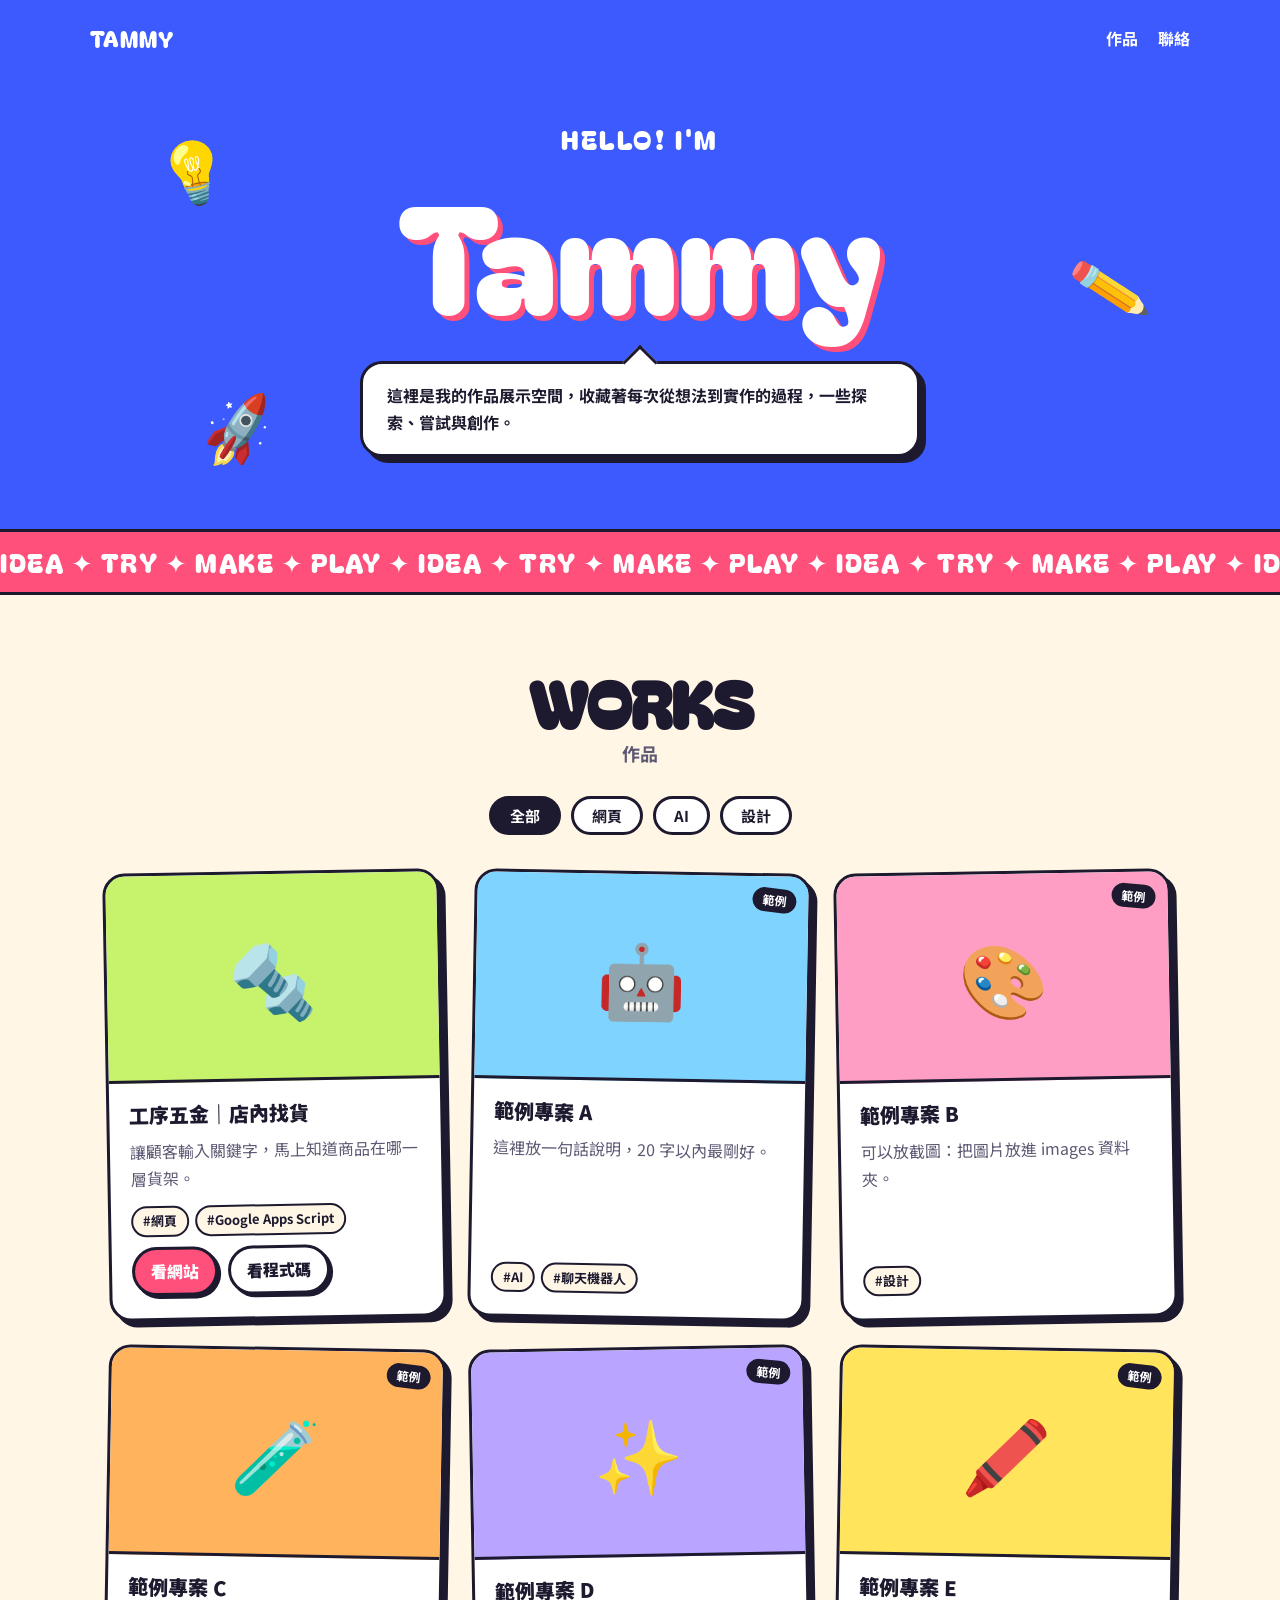
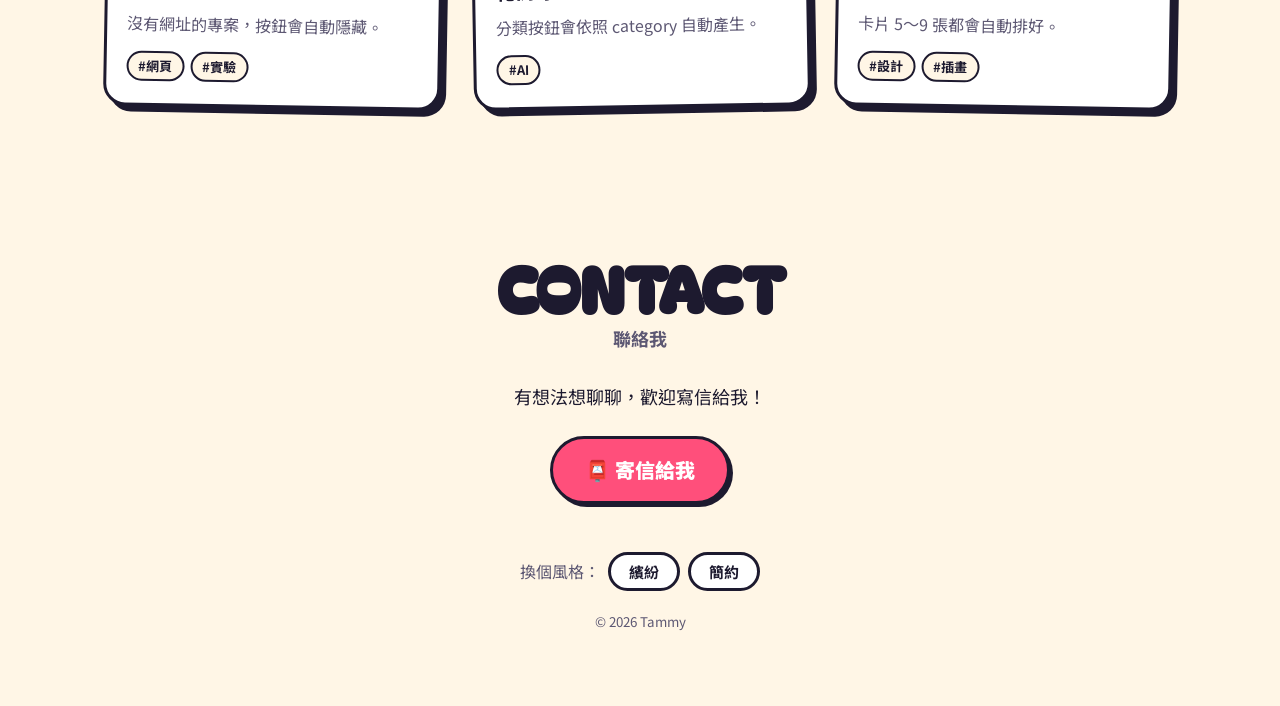
==== index.html @ 5bcb7bdd "Add portfolio site with project cards and theme switcher Co-Authored-By: Claude Opus 5.5 <noreply@an" ====
<!doctype html>
<html lang="zh-Hant" data-theme="pop">
<head>
  <meta charset="utf-8">
  <meta name="viewport" content="width=device-width, initial-scale=1">
  <title>Tammy｜作品集</title>
  <meta name="description" content="Tammy 的作品展示空間，收藏著每次從想法到實作的過程。">
  <link rel="preconnect" href="https://fonts.googleapis.com">
  <link rel="preconnect" href="https://fonts.gstatic.com" crossorigin>
  <link href="https://fonts.googleapis.com/css2?family=Bagel+Fat+One&family=Noto+Sans+TC:wght@400;700;900&display=swap" rel="stylesheet">
  <link rel="stylesheet" href="style.css">
</head>
<body>
  <header class="hero">
    <nav class="nav">
      <a class="logo" href="#">TAMMY</a>
      <div class="nav-links">
        <a href="#works">作品</a>
        <a href="#contact">聯絡</a>
      </div>
    </nav>
    <div class="hero-body">
      <p class="hello">HELLO! I'M</p>
      <h1>Tammy</h1>
      <div class="bubble">這裡是我的作品展示空間，收藏著每次從想法到實作的過程，一些探索、嘗試與創作。</div>
      <span class="sticker s1" aria-hidden="true">💡</span>
      <span class="sticker s2" aria-hidden="true">✏️</span>
      <span class="sticker s3" aria-hidden="true">🚀</span>
    </div>
  </header>

  <div class="marquee" aria-hidden="true">
    <div class="marquee-track">
      <span>IDEA ✦ TRY ✦ MAKE ✦ PLAY ✦&nbsp;</span><span>IDEA ✦ TRY ✦ MAKE ✦ PLAY ✦&nbsp;</span>
      <span>IDEA ✦ TRY ✦ MAKE ✦ PLAY ✦&nbsp;</span><span>IDEA ✦ TRY ✦ MAKE ✦ PLAY ✦&nbsp;</span>
    </div>
  </div>

  <main id="works" class="works">
    <h2 class="section-title"><span>WORKS</span>作品</h2>
    <div class="filters" role="group" aria-label="分類篩選"></div>
    <div class="grid" aria-live="polite"></div>
  </main>

  <footer id="contact" class="contact">
    <h2 class="section-title"><span>CONTACT</span>聯絡我</h2>
    <p>有想法想聊聊，歡迎寫信給我！</p>
    <a class="btn big" id="mail" href="#">📮 寄信給我</a>
    <div class="theme-switch">
      <span>換個風格：</span>
      <button type="button" data-set-theme="pop">繽紛</button>
      <button type="button" data-set-theme="clean">簡約</button>
    </div>
    <small>© <span id="year"></span> Tammy</small>
  </footer>

  <script src="app.js"></script>
</body>
</html>
---- style.css ----
/* ===== 風格設定：想換風格，改這裡的變數就好 ===== */
:root, [data-theme="pop"] {
  --bg: #fff6e6;
  --ink: #1d1a2f;
  --paper: #ffffff;
  --muted: #5d5873;
  --accent: #ff4f7b;
  --hero-bg: #3d5afe;
  --hero-ink: #ffffff;
  --border: 3px solid var(--ink);
  --shadow: 6px 6px 0 var(--ink);
  --radius: 22px;
  --display: "Bagel Fat One", "Noto Sans TC", sans-serif;
  --body: "Noto Sans TC", "Microsoft JhengHei", sans-serif;
  --tilt: 1;
  --c-lime: #c6f36b; --c-sky: #7fd3ff; --c-pink: #ff9ec4;
  --c-orange: #ffb35c; --c-purple: #b9a4ff; --c-yellow: #ffe45c;
}
[data-theme="clean"] {
  --bg: #f7f7f5;
  --ink: #1f1f1f;
  --paper: #ffffff;
  --muted: #6b6b6b;
  --accent: #1f1f1f;
  --hero-bg: #f7f7f5;
  --hero-ink: #1f1f1f;
  --border: 1px solid #e3e3e0;
  --shadow: 0 8px 24px rgba(0, 0, 0, .06);
  --radius: 14px;
  --display: "Noto Sans TC", sans-serif;
  --tilt: 0;
  --c-lime: #eef2e6; --c-sky: #e6eef2; --c-pink: #f2e6ea;
  --c-orange: #f2ece6; --c-purple: #ebe6f2; --c-yellow: #f2f0e6;
}

/* ===== 基本 ===== */
* { box-sizing: border-box; }
html { scroll-behavior: smooth; }
body { margin: 0; background: var(--bg); color: var(--ink); font: 16px/1.7 var(--body); }
a { color: inherit; }
img { max-width: 100%; display: block; }

/* ===== 開頭 ===== */
.hero { background: var(--hero-bg); color: var(--hero-ink); padding: 0 16px 72px; overflow: hidden; }
.nav { max-width: 1100px; margin: 0 auto; display: flex; justify-content: space-between; align-items: center; padding: 20px 0; }
.logo { font-family: var(--display); font-size: 22px; text-decoration: none; letter-spacing: .04em; }
.nav-links { display: flex; gap: 20px; font-weight: 700; }
.nav-links a { text-decoration: none; }
.hero-body { position: relative; max-width: 1100px; margin: 40px auto 0; text-align: center; }
.hello { font-family: var(--display); font-size: clamp(18px, 3vw, 26px); margin: 0; letter-spacing: .1em; }
h1 {
  font-family: var(--display); font-weight: 400; font-size: clamp(64px, 15vw, 150px); line-height: 1.1; margin: 6px 0 28px;
  text-shadow: calc(5px * var(--tilt)) calc(5px * var(--tilt)) 0 var(--accent);
}
.bubble {
  position: relative; display: inline-block; max-width: 560px; background: var(--paper); color: var(--ink);
  border: var(--border); border-radius: var(--radius); box-shadow: var(--shadow); padding: 18px 24px; font-weight: 700; text-align: left;
}
.bubble::before {
  content: ""; position: absolute; top: -14px; left: 50%; width: 22px; height: 22px; background: var(--paper);
  border-left: var(--border); border-top: var(--border); transform: translateX(-50%) rotate(45deg);
}
.sticker {
  position: absolute; font-size: clamp(34px, 6vw, 60px); transform: rotate(calc(-12deg * var(--tilt)));
  animation: bob 3s ease-in-out infinite;
}
.s1 { top: 0; left: 6%; }
.s2 { top: 34%; right: 4%; animation-delay: -1s; }
.s3 { bottom: -20px; left: 10%; animation-delay: -2s; }
[data-theme="clean"] .sticker { display: none; }
@keyframes bob { 50% { translate: 0 -10px; } }

/* ===== 跑馬燈 ===== */
.marquee { background: var(--accent); color: var(--paper); border-block: var(--border); overflow: hidden; white-space: nowrap; }
.marquee-track { display: inline-flex; animation: scroll 22s linear infinite; }
.marquee span { font-family: var(--display); font-size: 26px; padding: 8px 0; letter-spacing: .06em; }
@keyframes scroll { to { transform: translateX(-50%); } }
[data-theme="clean"] .marquee { display: none; }

/* ===== 作品區 ===== */
.works, .contact { max-width: 1100px; margin: 0 auto; padding: 72px 16px; }
.section-title { display: flex; flex-direction: column; align-items: center; margin: 0 0 28px; font-size: 18px; color: var(--muted); }
.section-title span { font-family: var(--display); font-size: clamp(40px, 7vw, 64px); color: var(--ink); line-height: 1.1; }
.filters { display: flex; flex-wrap: wrap; justify-content: center; gap: 10px; margin-bottom: 36px; }
.filters button, .theme-switch button {
  font: 700 15px var(--body); color: var(--ink); background: var(--paper); border: var(--border); border-radius: 999px;
  padding: 6px 18px; cursor: pointer; transition: transform .15s;
}
.filters button:hover { transform: translateY(-2px); }
.filters button[aria-pressed="true"] { background: var(--ink); color: var(--paper); }

.grid { display: grid; grid-template-columns: repeat(auto-fill, minmax(min(280px, 100%), 1fr)); gap: 28px; }
.card {
  position: relative; display: flex; flex-direction: column; background: var(--paper); border: var(--border);
  border-radius: var(--radius); box-shadow: var(--shadow); overflow: hidden; transition: transform .2s;
}
.card:nth-child(odd) { transform: rotate(calc(-1deg * var(--tilt))); }
.card:nth-child(even) { transform: rotate(calc(1deg * var(--tilt))); }
.card:hover { transform: translateY(-6px) rotate(0deg); }
.cover { aspect-ratio: 16 / 10; display: grid; place-items: center; font-size: 72px; border-bottom: var(--border); }
.cover img { width: 100%; height: 100%; object-fit: cover; }
.card-body { padding: 18px 20px 22px; display: flex; flex-direction: column; gap: 10px; flex: 1; }
.card h3 { margin: 0; font-size: 20px; font-weight: 900; line-height: 1.35; }
.card p { margin: 0; color: var(--muted); }
.tags { display: flex; flex-wrap: wrap; gap: 6px; margin-top: auto; padding-top: 4px; }
.tag { font-size: 13px; font-weight: 700; padding: 2px 10px; border-radius: 999px; background: var(--bg); border: 2px solid var(--ink); }
[data-theme="clean"] .tag { border: 1px solid #ddd; }
.actions { display: flex; flex-wrap: wrap; gap: 10px; }
.btn {
  display: inline-block; font-weight: 900; text-decoration: none; padding: 8px 16px; border: var(--border); border-radius: 999px;
  background: var(--accent); color: var(--paper); box-shadow: calc(3px * var(--tilt)) calc(3px * var(--tilt)) 0 var(--ink); transition: transform .15s;
}
.btn:hover { transform: translate(-2px, -2px); }
.btn.ghost { background: var(--paper); color: var(--ink); }
.btn.big { font-size: 20px; padding: 14px 32px; }
.badge {
  position: absolute; top: 12px; right: 12px; background: var(--ink); color: var(--paper); font-size: 12px; font-weight: 700;
  padding: 2px 10px; border-radius: 999px; transform: rotate(calc(6deg * var(--tilt)));
}

/* ===== 聯絡 ===== */
.contact { text-align: center; }
.contact p { font-size: 18px; margin: 0 0 24px; }
.theme-switch { margin: 48px 0 16px; display: flex; flex-wrap: wrap; justify-content: center; align-items: center; gap: 8px; color: var(--muted); }
.contact small { color: var(--muted); }

@media (prefers-reduced-motion: reduce) {
  .marquee-track, .sticker { animation: none; }
}
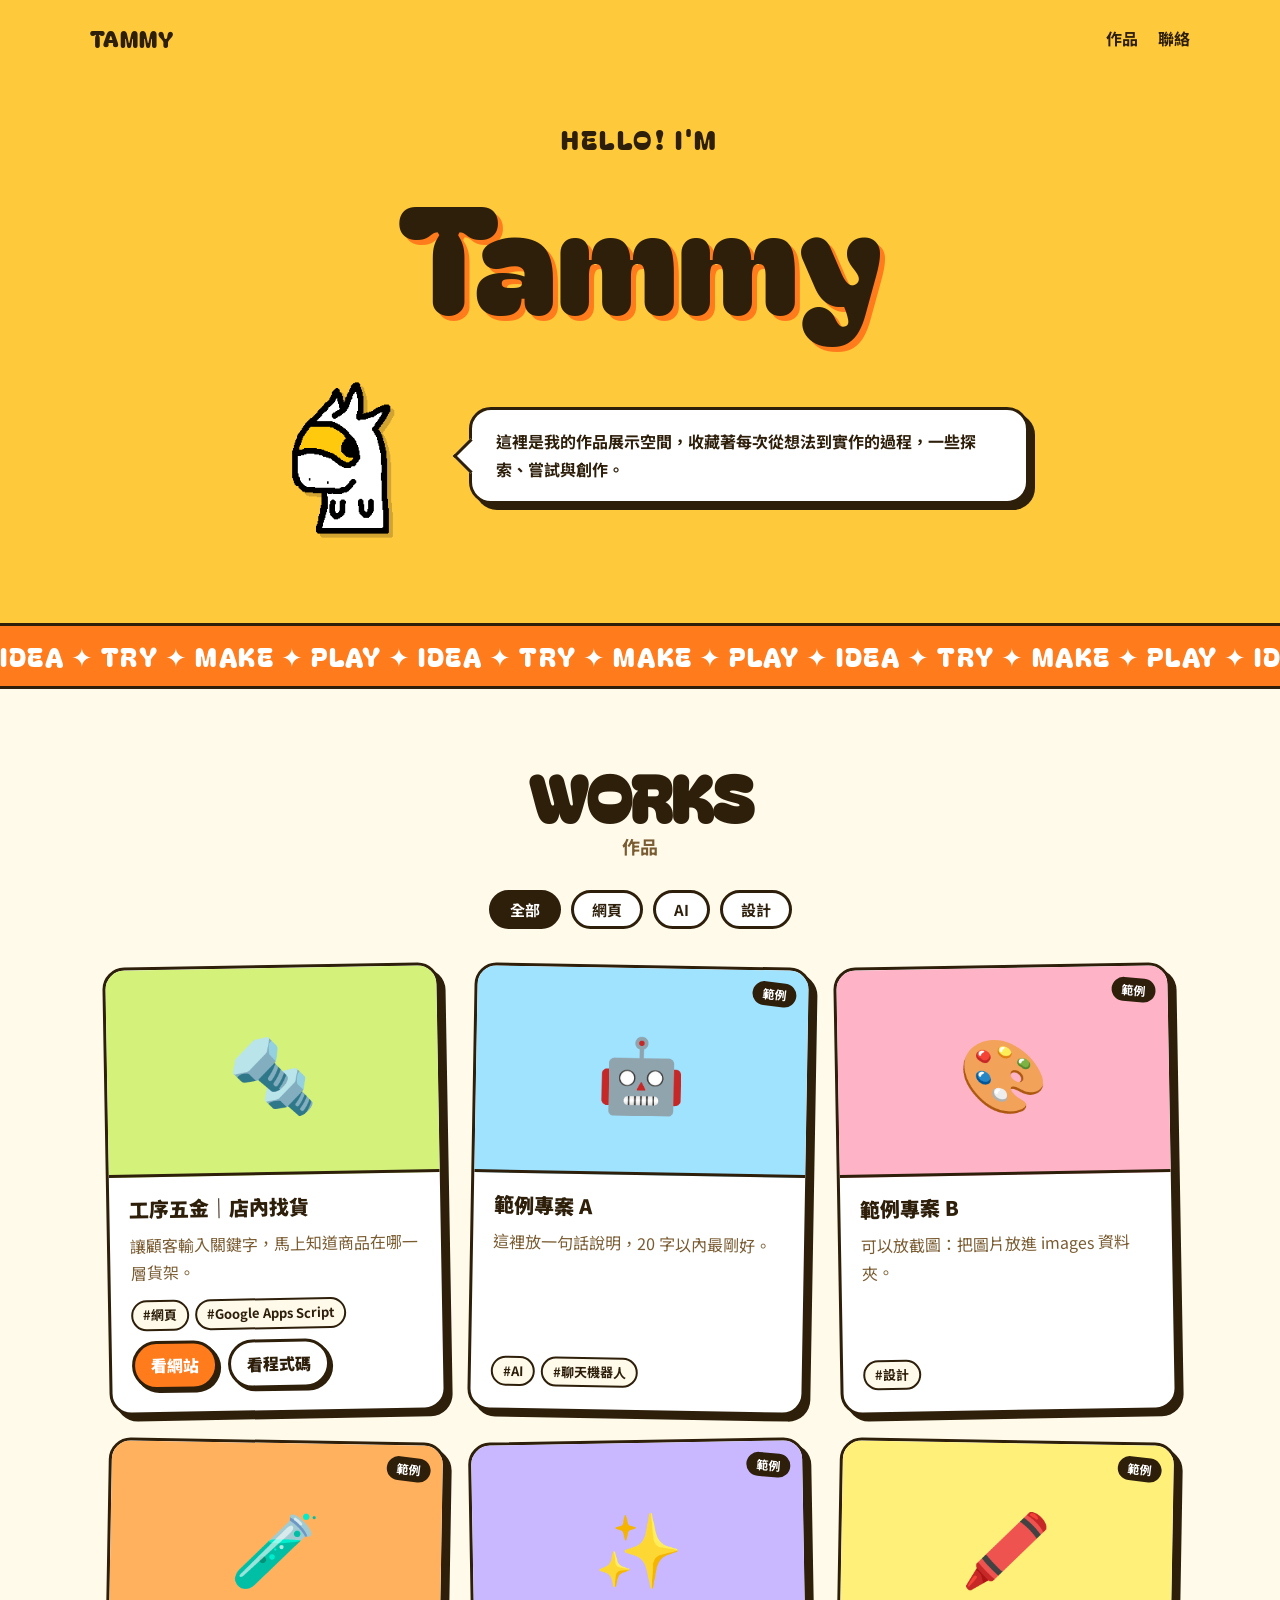
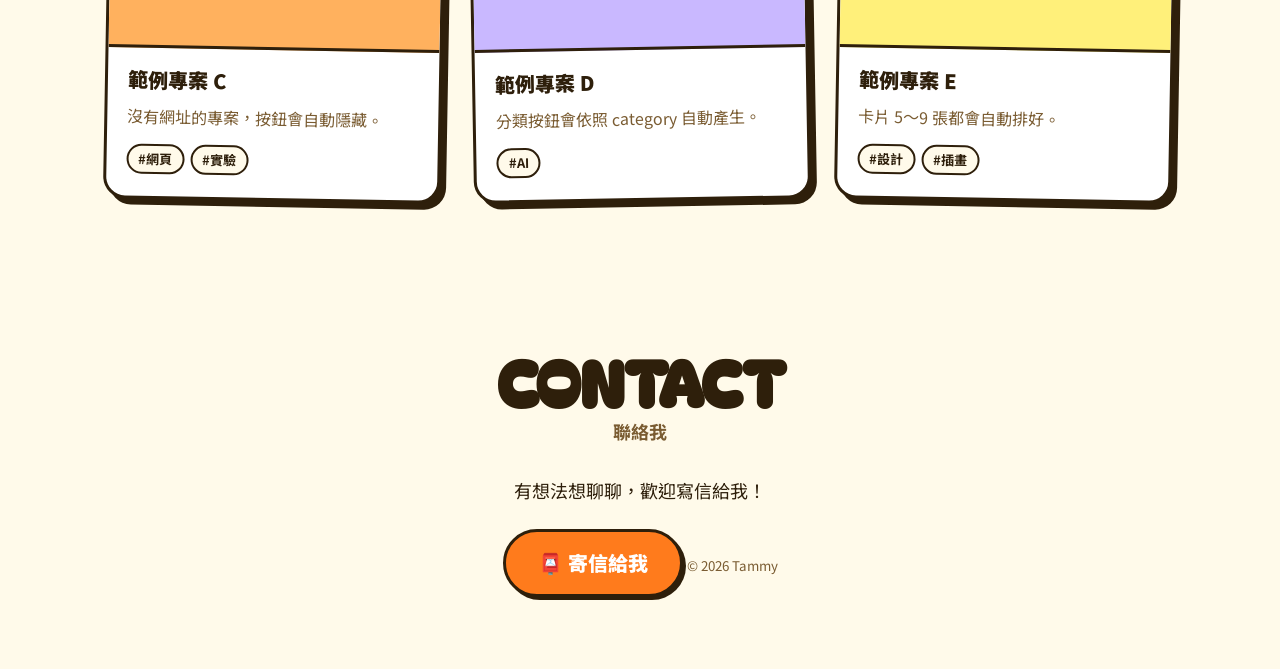
==== commit c07cbcbe: "Switch to sunny orange theme and add mascot Replace the emoji stickers with Tammy's mascot beside th" ====
--- a/index.html
+++ b/index.html
@@ -1,5 +1,5 @@
 <!doctype html>
-<html lang="zh-Hant" data-theme="pop">
+<html lang="zh-Hant" data-theme="sunny">
 <head>
   <meta charset="utf-8">
   <meta name="viewport" content="width=device-width, initial-scale=1">
@@ -8,6 +8,7 @@
   <link rel="preconnect" href="https://fonts.googleapis.com">
   <link rel="preconnect" href="https://fonts.gstatic.com" crossorigin>
   <link href="https://fonts.googleapis.com/css2?family=Bagel+Fat+One&family=Noto+Sans+TC:wght@400;700;900&display=swap" rel="stylesheet">
+  <link rel="icon" type="image/png" href="images/mascot.png">
   <link rel="stylesheet" href="style.css">
 </head>
 <body>
@@ -22,11 +23,10 @@
     <div class="hero-body">
       <p class="hello">HELLO! I'M</p>
       <h1>Tammy</h1>
-      <div class="bubble">這裡是我的作品展示空間，收藏著每次從想法到實作的過程，一些探索、嘗試與創作。</div>
-      <span class="sticker s1" aria-hidden="true">💡</span>
-      <span class="sticker s2" aria-hidden="true">✏️</span>
-      <span class="sticker s3" aria-hidden="true">🚀</span>
-    </div>
+      <div class="intro">
+        <img class="mascot" src="images/mascot.png" alt="Tammy 的吉祥物" width="240" height="240">
+        <div class="bubble">這裡是我的作品展示空間，收藏著每次從想法到實作的過程，一些探索、嘗試與創作。</div>
+      </div>    </div>
   </header>
 
   <div class="marquee" aria-hidden="true">
@@ -46,11 +46,6 @@
     <h2 class="section-title"><span>CONTACT</span>聯絡我</h2>
     <p>有想法想聊聊，歡迎寫信給我！</p>
     <a class="btn big" id="mail" href="#">📮 寄信給我</a>
-    <div class="theme-switch">
-      <span>換個風格：</span>
-      <button type="button" data-set-theme="pop">繽紛</button>
-      <button type="button" data-set-theme="clean">簡約</button>
-    </div>
     <small>© <span id="year"></span> Tammy</small>
   </footer>
 
--- a/style.css
+++ b/style.css
@@ -15,6 +15,38 @@
   --tilt: 1;
   --c-lime: #c6f36b; --c-sky: #7fd3ff; --c-pink: #ff9ec4;
   --c-orange: #ffb35c; --c-purple: #b9a4ff; --c-yellow: #ffe45c;
+}
+/* 其他繽紛配色：只覆蓋要換的顏色，其餘沿用上面 */
+[data-theme="mint"] {
+  --bg: #effcf7; --ink: #123a37; --muted: #4c6b67;
+  --hero-bg: #17b3a3; --accent: #ff7a59;
+}
+[data-theme="berry"] {
+  --bg: #fbf3ff; --ink: #2a1740; --muted: #67557d;
+  --hero-bg: #8a3ffc; --accent: #ffc928;
+}
+[data-theme="sunset"] {
+  --bg: #fff3e8; --ink: #2b1c14; --muted: #74594a;
+  --hero-bg: #ff6a3d; --accent: #2f3bd6;
+}
+[data-theme="sunny"] {
+  --bg: #fffaea; --ink: #2e1f0b; --muted: #7a5c32;
+  --hero-bg: #ffc93c; --hero-ink: #2e1f0b; --accent: #ff7b1c;
+  --c-lime: #d4f27a; --c-sky: #9fe3ff; --c-pink: #ffb3c7;
+  --c-orange: #ffb15e; --c-purple: #c9b8ff; --c-yellow: #fff07a;
+}
+[data-theme="mango"] {
+  --bg: #fff8ec; --ink: #2e1f0b; --muted: #7a5c32;
+  --hero-bg: #ff9a2e; --hero-ink: #2e1f0b; --accent: #ffe14d;
+  --c-lime: #d4f27a; --c-sky: #9fe3ff; --c-pink: #ffb3c7;
+  --c-orange: #ffc98a; --c-purple: #c9b8ff; --c-yellow: #fff07a;
+}
+[data-theme="mango"] .marquee { color: var(--ink); }
+[data-theme="night"] {
+  --bg: #17142b; --ink: #f4f1ff; --paper: #242042; --muted: #b9b3d6;
+  --hero-bg: #0e0c1d; --hero-ink: #f4f1ff; --accent: #ff4fd8;
+  --c-lime: #9be15d; --c-sky: #4fc3f7; --c-pink: #ff7ab8;
+  --c-orange: #ff9f45; --c-purple: #9d7bff; --c-yellow: #ffd93d;
 }
 [data-theme="clean"] {
   --bg: #f7f7f5;
@@ -60,15 +92,23 @@
   content: ""; position: absolute; top: -14px; left: 50%; width: 22px; height: 22px; background: var(--paper);
   border-left: var(--border); border-top: var(--border); transform: translateX(-50%) rotate(45deg);
 }
-.sticker {
-  position: absolute; font-size: clamp(34px, 6vw, 60px); transform: rotate(calc(-12deg * var(--tilt)));
-  animation: bob 3s ease-in-out infinite;
+/* 吉祥物 + 對話框 */
+.intro { display: flex; align-items: center; justify-content: center; gap: 28px; }
+.mascot {
+  width: clamp(130px, 18vw, 190px); height: auto; flex-shrink: 0; transform-origin: 50% 90%;
+  animation: sway 2.6s ease-in-out infinite; cursor: pointer;
+  filter: drop-shadow(calc(4px * var(--tilt)) calc(4px * var(--tilt)) 0 rgba(0, 0, 0, .18));
 }
-.s1 { top: 0; left: 6%; }
-.s2 { top: 34%; right: 4%; animation-delay: -1s; }
-.s3 { bottom: -20px; left: 10%; animation-delay: -2s; }
-[data-theme="clean"] .sticker { display: none; }
-@keyframes bob { 50% { translate: 0 -10px; } }
+.mascot:hover { animation: hop .5s ease-in-out infinite; }
+@keyframes sway { 50% { transform: rotate(-6deg); } }
+@keyframes hop { 50% { transform: translateY(-14px) rotate(4deg); } }
+/* 寬螢幕：對話框尖角指向左邊的吉祥物 */
+.intro .bubble::before { top: 50%; left: -14px; transform: translateY(-50%) rotate(-45deg); }
+@media (max-width: 640px) {
+  .intro { flex-direction: column; gap: 22px; }
+  .intro .bubble::before { top: -14px; left: 50%; transform: translateX(-50%) rotate(45deg); }
+}
+@media (prefers-reduced-motion: reduce) { .mascot, .mascot:hover { animation: none; } }
 
 /* ===== 跑馬燈 ===== */
 .marquee { background: var(--accent); color: var(--paper); border-block: var(--border); overflow: hidden; white-space: nowrap; }
@@ -125,5 +165,5 @@
 .contact small { color: var(--muted); }
 
 @media (prefers-reduced-motion: reduce) {
-  .marquee-track, .sticker { animation: none; }
+  .marquee-track { animation: none; }
 }
